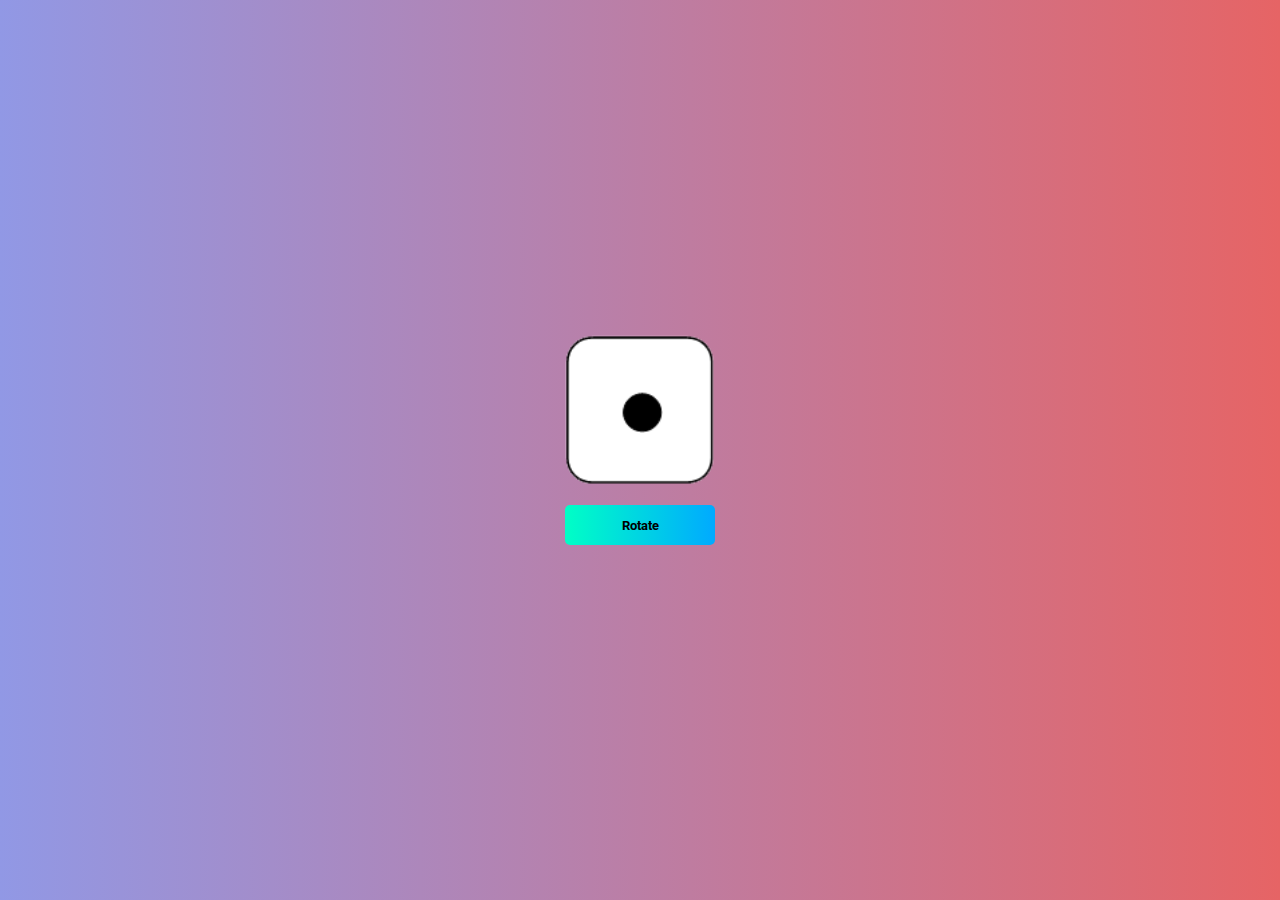
==== index.html @ d67d5234 "Rename main.html to index.html" ====
<!DOCTYPE html>
<html lang="en">
<head>
    <meta charset="UTF-8">
    <meta http-equiv="X-UA-Compatible" content="IE=edge">
    <meta name="viewport" content="width=device-width, initial-scale=1.0">
    <title>Dice</title>
    <link rel="preconnect" href="https://fonts.googleapis.com">
    <link rel="preconnect" href="https://fonts.gstatic.com" crossorigin>
    <link href="https://fonts.googleapis.com/css2?family=Roboto&display=swap" rel="stylesheet">
    <link rel="stylesheet" href="main.css">
    <script src="./main.js"></script>
</head>
<body>
    <div class="main">
        <img src="1.png" alt="dice" id="img">
        <button id="btn" onclick="anim()">Rotate</button>
    </div>
</body>
</html>
---- main.css ----
*{
    margin: 0;
    padding: 0;
}
.main{
    width: 100%;
    height: 100vh;
    display:flex;
    align-items: center;
    justify-content: center;
    flex-direction: column;
    background: linear-gradient(to left ,#e66465, #9198e5 );
}
#img{
    width: 150px;
    height: 150px;
}
#btn{
    width: 150px;
    height: 40px;
    margin: 20px;
    font-family: 'Roboto', sans-serif;
    font-weight: 700;
    cursor: pointer;
    background:linear-gradient(to right,#00ffc6,#00aaff);
    border: none;
    outline:none ;
    border-radius: 5px;
}
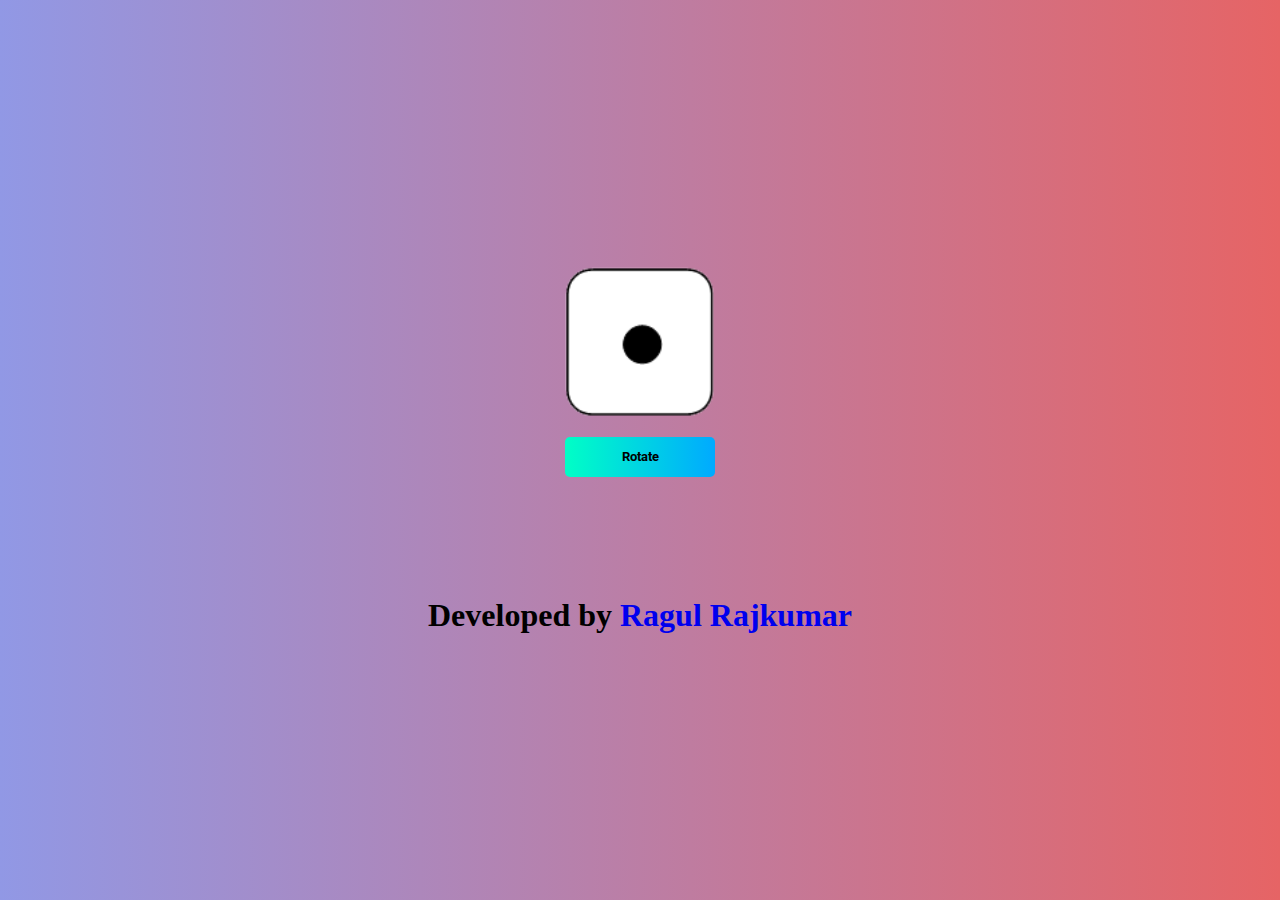
==== commit 90858200: "Update index.html" ====
--- a/index.html
+++ b/index.html
@@ -15,6 +15,9 @@
     <div class="main">
         <img src="1.png" alt="dice" id="img">
         <button id="btn" onclick="anim()">Rotate</button>
+         <div  class="name">
+            <h1  style="text-align: end ;">Developed by <a href="https://www.linkedin.com/in/ragul-rajkumar-4b7246195" target="_blank" style="text-decoration: none;" >Ragul Rajkumar</a> </h1>
+        </div>
     </div>
 </body>
 </html>
--- a/main.css
+++ b/main.css
@@ -26,4 +26,12 @@
     border: none;
     outline:none ;
     border-radius: 5px;
-}+}
+.name{
+    margin-top: 100px;
+}
+@media screen and (max-width: 500px) {
+    .name{
+        font-size: 10px;
+    }
+}
